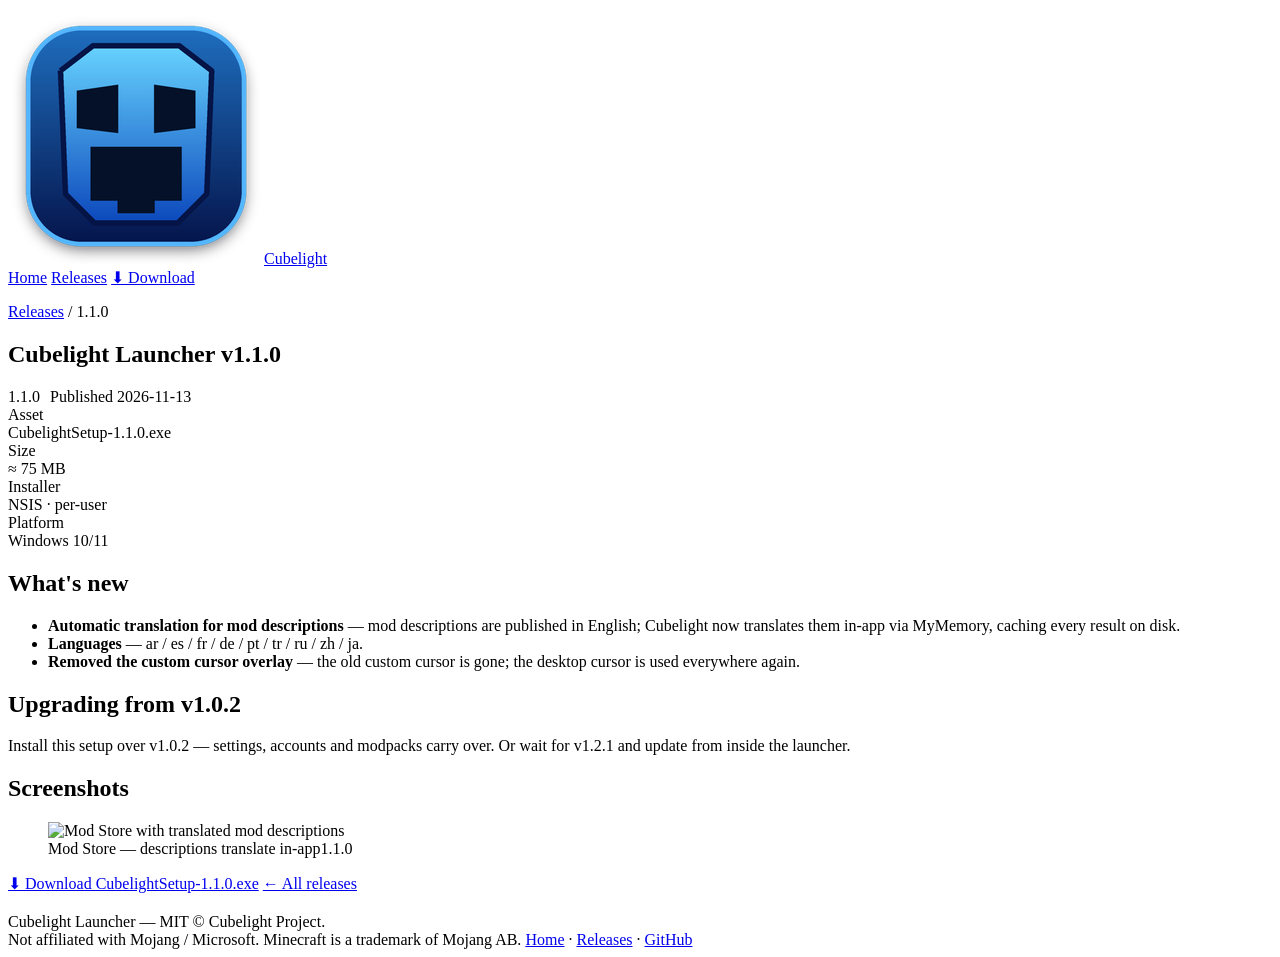
==== docs/release-1.1.0.html @ e9be00d4 "Site: multi-page layout with per-release pages and live GitHub releases" ====
<!DOCTYPE html>
<html lang="en" dir="ltr">
<head>
<meta charset="utf-8">
<meta name="viewport" content="width=device-width, initial-scale=1">
<title>Cubelight Launcher v1.1.0 — Release notes</title>
<meta name="description" content="What's new in Cubelight Launcher v1.1.0: automatic translation of mod descriptions (MyMemory, disk-cached, 9 languages) and removal of the custom cursor.">
<link rel="icon" href="assets/app-icon.png" type="image/png">
<link rel="stylesheet" href="assets/style.css">
</head>
<body class="stars">

<header class="nav">
  <div class="wrap">
    <a class="brand" href="index.html"><img src="assets/app-icon.png" alt="Cubelight icon"><span class="name">Cube<span>light</span></span></a>
    <div class="spacer"></div>
    <a class="link optional" href="index.html">Home</a>
    <a class="link" href="releases.html">Releases</a>
    <a class="btn primary small" href="https://github.com/nnssti/Cubelight-Launcher/releases/download/1.1.0/CubelightSetup-1.1.0.exe">⬇ Download</a>
  </div>
</header>

<main>
<section class="version-hero">
  <div class="wrap">
    <p class="crumb"><a href="releases.html">Releases</a> / 1.1.0</p>
    <h1 class="release">Cubelight Launcher <span class="b">v1.1.0</span></h1>
    <div style="display:flex;gap:10px;align-items:center;margin-top:14px;flex-wrap:wrap">
      <span class="tag">1.1.0</span>
      <span class="meta">Published 2026-11-13</span>
    </div>

    <div class="spec-grid">
      <div class="spec"><div class="k">Asset</div><div class="v">CubelightSetup-1.1.0.exe</div></div>
      <div class="spec"><div class="k">Size</div><div class="v">≈ 75 MB</div></div>
      <div class="spec"><div class="k">Installer</div><div class="v">NSIS · per-user</div></div>
      <div class="spec"><div class="k">Platform</div><div class="v">Windows 10/11</div></div>
    </div>

    <div class="release-body">
      <h2>What's new</h2>
      <ul>
        <li><strong>Automatic translation for mod descriptions</strong> — mod descriptions are published in English; Cubelight now translates them in-app via MyMemory, caching every result on disk.</li>
        <li><strong>Languages</strong> — ar / es / fr / de / pt / tr / ru / zh / ja.</li>
        <li><strong>Removed the custom cursor overlay</strong> — the old custom cursor is gone; the desktop cursor is used everywhere again.</li>
      </ul>

      <h2>Upgrading from v1.0.2</h2>
      <p>Install this setup over v1.0.2 — settings, accounts and modpacks carry over. Or wait for v1.2.1 and update from inside the launcher.</p>

      <h2>Screenshots</h2>
      <figure class="shot-frame" style="margin-top:8px">
        <img src="assets/shots/shot-mods.png" alt="Mod Store with translated mod descriptions">
        <figcaption class="shot-caption"><span>Mod Store — descriptions translate in-app</span><span>1.1.0</span></figcaption>
      </figure>
    </div>

    <div class="cta" style="padding-bottom:20px">
      <a class="btn primary" href="https://github.com/nnssti/Cubelight-Launcher/releases/download/1.1.0/CubelightSetup-1.1.0.exe">⬇ Download CubelightSetup-1.1.0.exe</a>
      <a class="btn" href="releases.html">← All releases</a>
    </div>
  </div>
</section>
</main>

<footer>
  <div class="wrap foot-wrap">
    <span>Cubelight Launcher — MIT © Cubelight Project.<br>Not affiliated with Mojang / Microsoft. Minecraft is a trademark of Mojang AB.</span>
    <span><a href="index.html">Home</a> · <a href="releases.html">Releases</a> · <a href="https://github.com/nnssti/Cubelight-Launcher">GitHub</a></span>
  </div>
</footer>
</body>
</html>
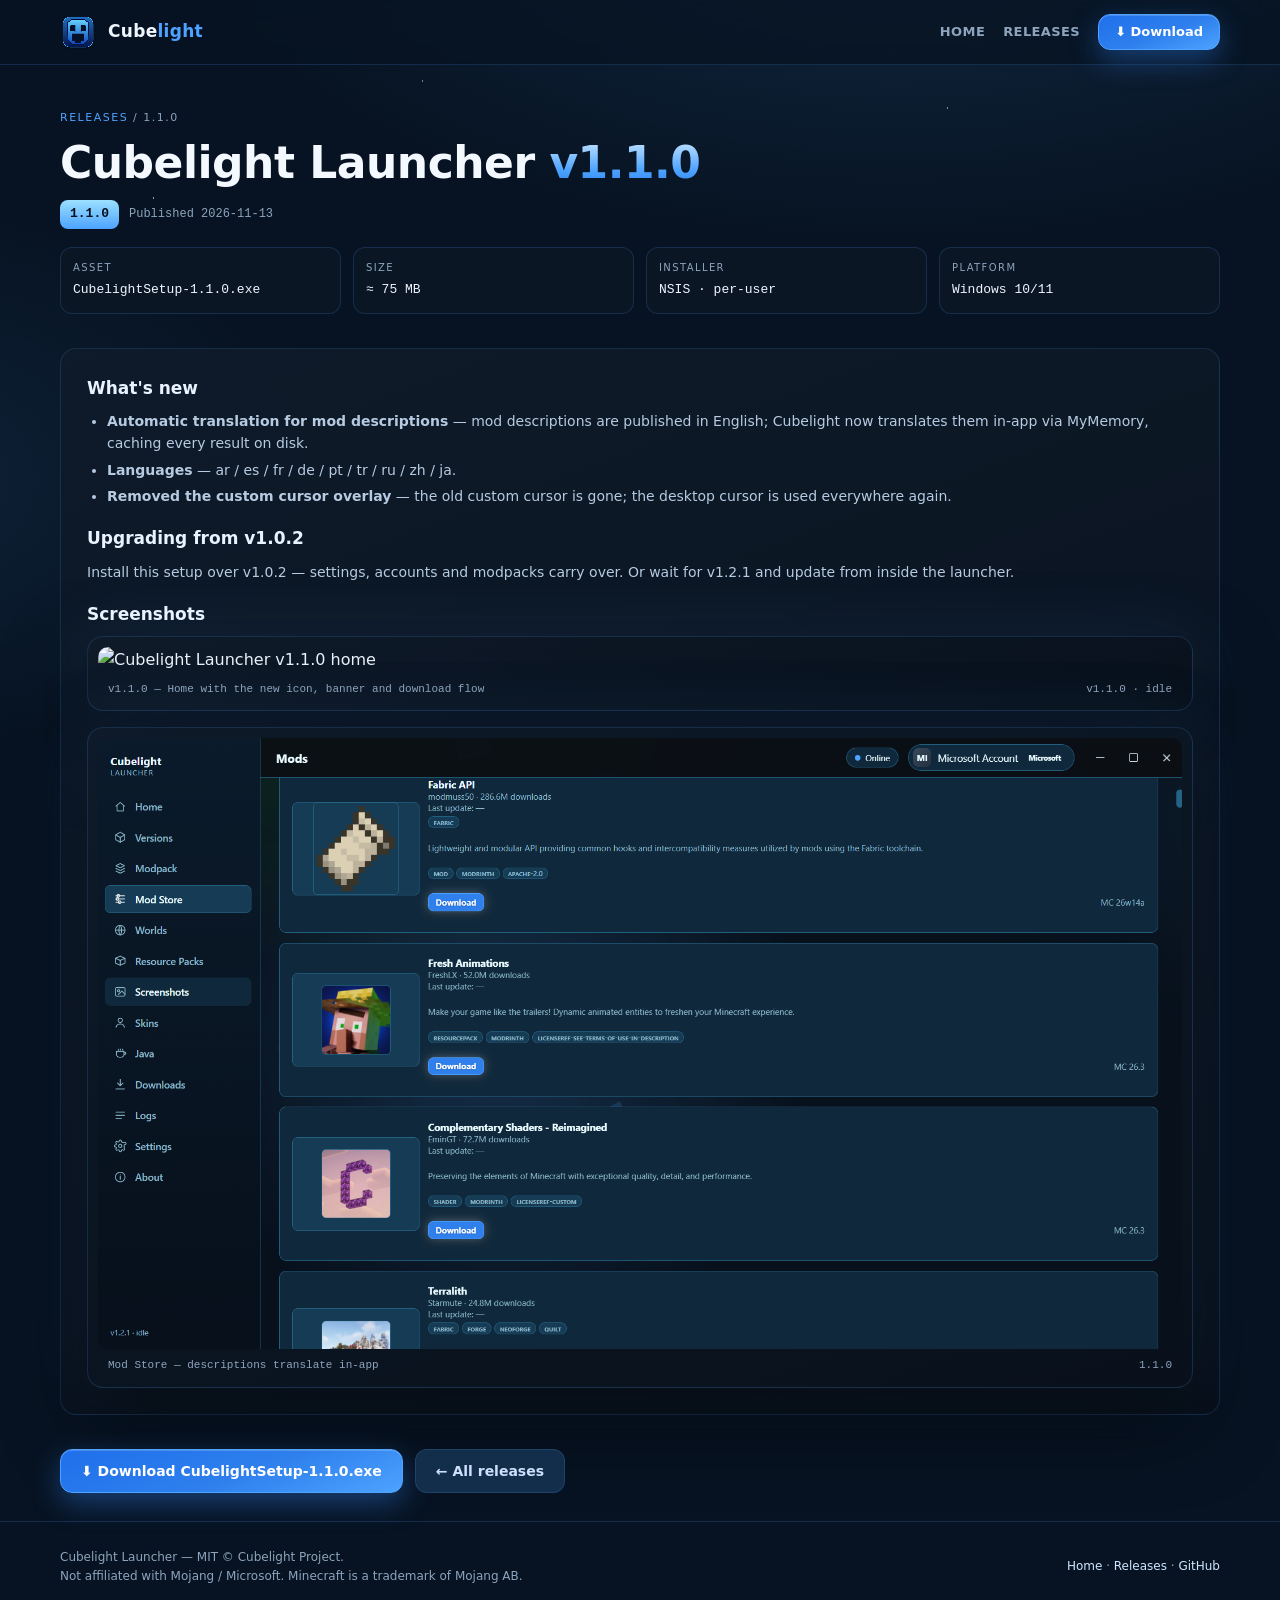
==== commit cf1a4b85: "Site: per-release shots, Danger zone section images, removed sidebar screenshot" ====
--- a/docs/release-1.1.0.html
+++ b/docs/release-1.1.0.html
@@ -50,6 +50,10 @@
 
       <h2>Screenshots</h2>
       <figure class="shot-frame" style="margin-top:8px">
+        <img src="assets/shots/shot-home-1.1.0.png" alt="Cubelight Launcher v1.1.0 home">
+        <figcaption class="shot-caption"><span>v1.1.0 — Home with the new icon, banner and download flow</span><span>v1.1.0 · idle</span></figcaption>
+      </figure>
+      <figure class="shot-frame" style="margin-top:16px">
         <img src="assets/shots/shot-mods.png" alt="Mod Store with translated mod descriptions">
         <figcaption class="shot-caption"><span>Mod Store — descriptions translate in-app</span><span>1.1.0</span></figcaption>
       </figure>
--- a/docs/assets/style.css
+++ b/docs/assets/style.css
@@ -0,0 +1,170 @@
+/* Cubelight Launcher — site design system */
+:root {
+  --bg: #071322;
+  --panel: #0f1b2a;
+  --panel-2: #0b1624;
+  --line: rgba(77, 163, 255, 0.18);
+  --line-strong: rgba(77, 163, 255, 0.4);
+  --accent: #4da3ff;
+  --accent-strong: #2f80ed;
+  --muted: #8da4bd;
+  --text: #e8f1fa;
+  --text-bright: #f0f6ff;
+}
+* { box-sizing: border-box; margin: 0; padding: 0; }
+html { scroll-behavior: smooth; }
+body {
+  background: radial-gradient(1200px 600px at 70% -120px, rgba(77,163,255,.16), transparent 60%),
+              radial-gradient(800px 500px at -10% 480px, rgba(77,163,255,.10), transparent 55%),
+              var(--bg);
+  color: var(--text);
+  font-family: "Segoe UI", system-ui, -apple-system, sans-serif;
+  line-height: 1.6;
+  overflow-x: hidden;
+}
+.stars::after {
+  content: ""; position: fixed; inset: 0; pointer-events: none; z-index: 0;
+  background-image:
+    radial-gradient(1.3px 1.3px at 12% 22%, rgba(255,255,255,.7) 50%, transparent 50%),
+    radial-gradient(1.1px 1.1px at 33% 9%,  rgba(255,255,255,.55) 50%, transparent 50%),
+    radial-gradient(1.6px 1.6px at 58% 30%, rgba(255,255,255,.8) 50%, transparent 50%),
+    radial-gradient(1.2px 1.2px at 74% 12%,  rgba(255,255,255,.6) 50%, transparent 50%),
+    radial-gradient(1.5px 1.5px at 88% 44%,  rgba(255,255,255,.75) 50%, transparent 50%),
+    radial-gradient(1.1px 1.1px at 22% 62%,  rgba(255,255,255,.5) 50%, transparent 50%),
+    radial-gradient(1.5px 1.5px at 63% 70%,  rgba(255,255,255,.65) 50%, transparent 50%);
+  opacity: .8;
+}
+.wrap { width: min(1160px, 94vw); margin: 0 auto; position: relative; z-index: 1; }
+
+/* ---- nav ---- */
+header.nav { position: sticky; top: 0; z-index: 30; backdrop-filter: blur(10px);
+  background: rgba(7,19,34,.75); border-bottom: 1px solid var(--line); }
+.nav .wrap { display: flex; align-items: center; gap: 18px; height: 64px; }
+.brand { display: flex; align-items: center; gap: 12px; text-decoration: none; color: inherit; }
+.brand img { width: 36px; height: 36px; image-rendering: pixelated; }
+.brand .name { font-weight: 800; font-size: 17px; letter-spacing: .3px; color: #f0f6ff; }
+.brand .name span { color: var(--accent); }
+.nav .spacer { flex: 1; }
+.nav a.link { color: var(--muted); text-decoration: none; font-size: 13px; font-weight: 700;
+  letter-spacing: .4px; text-transform: uppercase; }
+.nav a.link:hover, .nav a.link.active { color: #cfe6ff; }
+
+/* ---- buttons ---- */
+.btn { display: inline-flex; align-items: center; gap: 8px; height: 44px; padding: 0 20px;
+  border-radius: 12px; border: 1px solid var(--line); background: rgba(22,50,79,.9);
+  color: #cfe0ff; font-size: 14px; font-weight: 700; text-decoration: none; cursor: pointer;
+  transition: transform .15s, box-shadow .15s, background .15s, border-color .15s; }
+.btn:hover { transform: translateY(-1px); border-color: var(--accent); }
+.btn.primary { background: linear-gradient(160deg, #1f6feb 0%, #2f80ed 55%, #4da3ff 100%);
+  border-color: var(--accent); color: #fff;
+  box-shadow: 0 10px 28px rgba(47,128,237,.4), inset 0 1px 0 rgba(255,255,255,.18); }
+.btn.primary:hover { box-shadow: 0 14px 34px rgba(77,163,255,.5); }
+.btn.small { height: 36px; font-size: 13px; padding: 0 16px; }
+.btn.ghost { background: transparent; }
+
+/* ---- generic sections ---- */
+section { padding: 64px 0; }
+.section-title { font-size: 28px; font-weight: 800; color: var(--text-bright); letter-spacing: -.3px; }
+.section-sub { color: var(--muted); margin-top: 6px; font-size: 14px; }
+.eyebrow { font-size: 11px; letter-spacing: 2.2px; text-transform: uppercase; color: var(--accent); font-weight: 700; margin-bottom: 12px; }
+.meta { color: var(--muted); font-size: 12px; font-family: Consolas, "Cascadia Code", monospace; }
+
+/* ---- cards ---- */
+.card { background: linear-gradient(160deg, rgba(15,27,42,.94), rgba(9,17,28,.97));
+  border: 1px solid var(--line); border-radius: 14px; padding: 18px;
+  box-shadow: 0 14px 40px rgba(0,0,0,.35); }
+.card h3 { font-size: 15px; color: #e8f3ff; margin-bottom: 6px; }
+.card p { font-size: 12.5px; color: #93abcd; }
+.icon { font-size: 20px; margin-bottom: 8px; }
+
+/* ---- hero / home ---- */
+.hero { padding: 52px 0 28px; position: relative; }
+.hero .wrap { display: grid; grid-template-columns: 1fr 1.05fr; gap: 40px; align-items: center; }
+.hero-bg { position: absolute; inset: 0; z-index: 0; pointer-events: none;
+  background-image: url('assets/hero.png'); background-size: cover; background-position: center bottom;
+  opacity: .55; mask-image: linear-gradient(180deg, transparent 0%, black 28%, black 78%, transparent 100%);
+  -webkit-mask-image: linear-gradient(180deg, transparent 0%, black 28%, black 78%, transparent 100%); }
+.eyebrow { display: inline-block; }
+h1 { font-size: clamp(32px, 4.6vw, 54px); line-height: 1.08; font-weight: 900; color: #f4f9ff; letter-spacing: -.5px; }
+h1 .b { background: linear-gradient(180deg, #cfeaff 0%, #4da3ff 65%, #2f80ed 100%);
+  -webkit-background-clip: text; background-clip: text; color: transparent; -webkit-text-fill-color: transparent; }
+.sub { margin: 18px 0 26px; color: #9db6d2; font-size: 16.5px; max-width: 46ch; }
+.cta { display: flex; gap: 12px; flex-wrap: wrap; align-items: center; }
+
+.shot-frame { border-radius: 16px; border: 1px solid var(--line);
+  background: linear-gradient(160deg, rgba(15,27,42,.9), rgba(9,17,28,.95));
+  box-shadow: 0 30px 80px rgba(0,0,0,.6), 0 0 70px rgba(77,163,255,.15); padding: 10px; }
+.shot-frame img { width: 100%; display: block; border-radius: 10px; }
+.shot-caption { display: flex; justify-content: space-between; gap: 8px; padding: 8px 10px 2px;
+  font-size: 11px; color: var(--muted); font-family: Consolas, monospace; }
+
+/* ---- gallery ---- */
+.gallery { display: grid; grid-template-columns: repeat(3, 1fr); gap: 14px; margin-top: 26px; }
+.shot { position: relative; border-radius: 14px; overflow: hidden; border: 1px solid var(--line);
+  background: var(--panel-2); cursor: zoom-in; padding: 0; text-align: left; }
+.shot img { width: 100%; height: 190px; object-fit: cover; display: block; transition: transform .3s; }
+.shot:hover img { transform: scale(1.04); }
+.shot .tag { position: absolute; left: 10px; bottom: 10px; font-size: 11px; font-weight: 700;
+  color: #04101f; background: linear-gradient(180deg, #9be0ff, #4da3ff); padding: 3px 10px; border-radius: 7px; }
+.lightbox { position: fixed; inset: 0; z-index: 60; background: rgba(4,10,18,.86); display: none;
+  align-items: center; justify-content: center; flex-direction: column; gap: 12px; }
+.lightbox.open { display: flex; }
+.lightbox img { max-width: min(1200px, 94vw); max-height: 82vh; border-radius: 10px; border: 1px solid var(--line-strong); }
+.lightbox p { color: var(--muted); font-size: 12px; font-family: Consolas, monospace; }
+.lightbox button { position: absolute; top: 18px; right: 22px; width: 42px; height: 42px; border-radius: 10px;
+  border: 1px solid var(--line-strong); background: var(--panel); color: var(--text); font-size: 20px; cursor: pointer; }
+
+/* ---- features ---- */
+.features { display: grid; grid-template-columns: repeat(4, 1fr); gap: 14px; margin-top: 26px; }
+
+/* ---- releases list ---- */
+.releases { display: flex; flex-direction: column; gap: 14px; margin-top: 26px; }
+.rel { display: grid; grid-template-columns: 108px 1fr auto; gap: 18px; align-items: center;
+  padding: 18px; border-radius: 14px; border: 1px solid var(--line);
+  background: linear-gradient(160deg, rgba(15,27,42,.94), rgba(9,17,28,.97)); }
+.rel.latest { border-color: var(--line-strong); box-shadow: 0 0 0 1px rgba(77,163,255,.25), 0 18px 50px rgba(47,128,237,.18); }
+.tag { display: inline-block; font-family: Consolas, monospace; font-size: 13px; color: #04101f;
+  background: linear-gradient(180deg, #9be0ff, #4da3ff); padding: 4px 10px; border-radius: 8px; font-weight: 700; }
+.rel h3 { font-size: 15px; color: var(--text-bright); }
+.rel p { font-size: 12.5px; color: #93abcd; margin-top: 4px; }
+.rel .date { font-size: 11px; color: var(--muted); font-family: Consolas, monospace; margin-top: 6px; }
+.rel .btn { white-space: nowrap; }
+.rel-actions { display: flex; flex-direction: column; gap: 8px; }
+.tag.new { background: linear-gradient(180deg, #ffe08a, #ffb74a); }
+.loading, .error { color: var(--muted); font-size: 13px; padding: 22px; text-align: center; border: 1px dashed var(--line); border-radius: 14px; margin-top: 26px; }
+
+/* ---- version pages ---- */
+.version-hero { padding: 44px 0 8px; }
+.crumb { font-size: 11px; color: var(--muted); text-transform: uppercase; letter-spacing: 1.5px; margin-bottom: 12px; }
+.crumb a { color: var(--accent); text-decoration: none; }
+h1.release { font-size: clamp(28px, 4vw, 44px); font-weight: 900; color: #f4f9ff; }
+.release-body { margin: 34px 0; padding: 26px; border-radius: 16px; border: 1px solid var(--line);
+  background: linear-gradient(160deg, rgba(15,27,42,.94), rgba(9,17,28,.97)); }
+.release-body h2 { font-size: 17px; margin: 18px 0 8px; color: #e8f3ff; }
+.release-body h2:first-child { margin-top: 0; }
+.release-body p { color: #b6cbe2; font-size: 14px; margin-bottom: 8px; }
+.release-body ul { padding-left: 20px; margin: 6px 0 10px; }
+.release-body li { color: #b6cbe2; font-size: 14px; margin: 4px 0; }
+.spec-grid { display: grid; grid-template-columns: repeat(4, 1fr); gap: 12px; margin-top: 18px; }
+.spec { background: var(--panel-2); border: 1px solid var(--line); border-radius: 12px; padding: 12px; }
+.spec .k { font-size: 10px; letter-spacing: 1.4px; text-transform: uppercase; color: var(--muted); }
+.spec .v { font-size: 13px; color: var(--text-bright); margin-top: 4px; font-family: Consolas, monospace; }
+
+/* ---- footer ---- */
+footer { border-top: 1px solid var(--line); padding: 26px 0 40px; color: var(--muted); font-size: 12px; }
+.foot-wrap { display: flex; gap: 14px; justify-content: space-between; flex-wrap: wrap; align-items: center; }
+footer a { color: #cfe6ff; text-decoration: none; }
+footer a:hover { text-decoration: underline; }
+
+@media (max-width: 900px) {
+  .hero .wrap { grid-template-columns: 1fr; }
+  .features { grid-template-columns: repeat(2, 1fr); }
+  .gallery { grid-template-columns: repeat(2, 1fr); }
+  .rel { grid-template-columns: 1fr; }
+  .spec-grid { grid-template-columns: repeat(2, 1fr); }
+  .nav a.optional { display: none; }
+}
+@media (max-width: 560px) {
+  .features { grid-template-columns: 1fr; }
+  .gallery { grid-template-columns: 1fr; }
+}
